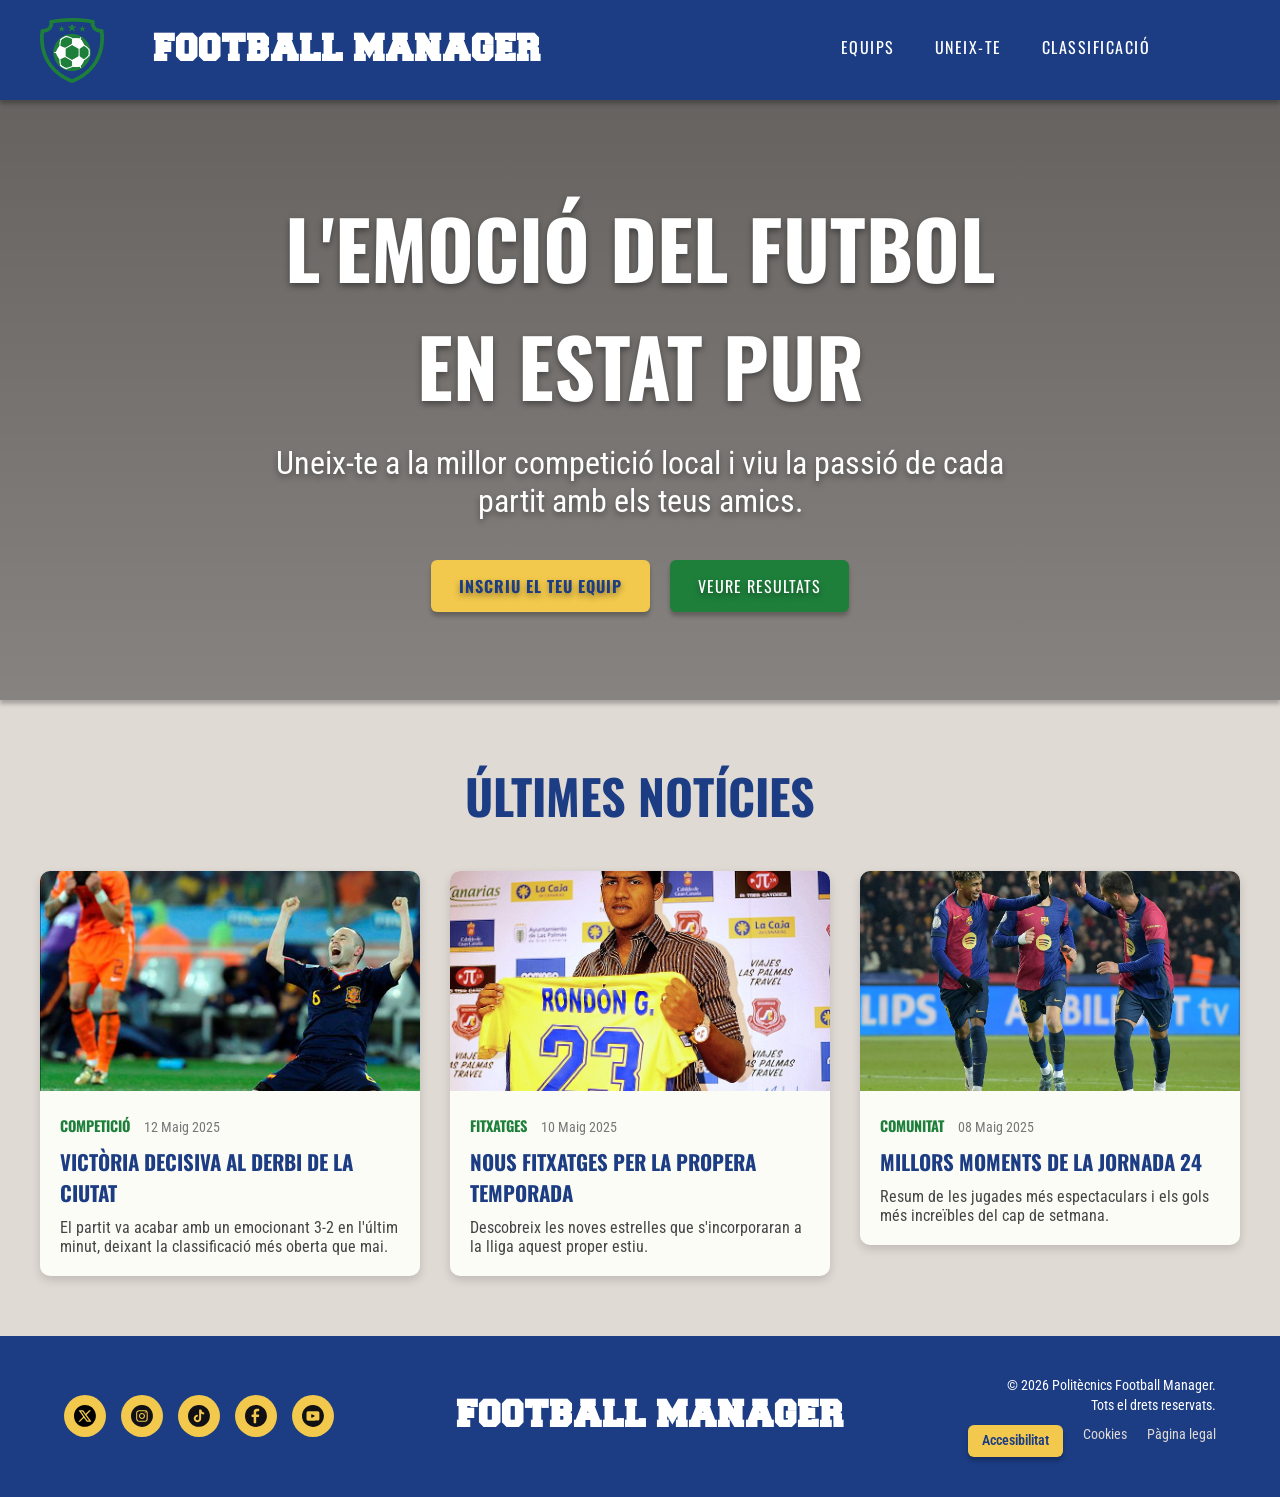
==== index.html @ 0985a562 "Cambis al footer. Seccions Hero i Ultimes noticies." ====
<!DOCTYPE html>
<html lang="en">

<head>
    <meta charset="UTF-8">
    <meta name="viewport" content="width=device-width, initial-scale=1.0">
    <title>Football Manager</title>
    <link rel="icon" href="img/logos/isotipo_football_manager.png" type="image/png">
    <link rel="stylesheet" href="/styles/main.css">
    <link rel="stylesheet" href="/styles/index.css">
</head>

<body>
    <header>
        <div class="header-left">
            <img src="/img/logos/isotipo_football_manager.png" alt="Logo">
            <a href="index.html">
                <h1>FOOTBALL MANAGER</h1>
            </a>
        </div>
        <nav>
            <a href="equips.html">EQUIPS</a>
            <a href="formulari.html">UNEIX-TE</a>
            <a href="classificacio.html">CLASSIFICACIÓ</a>
        </nav>
    </header>
    <section class="hero">
        <div class="hero-content">
            <h1>L'EMOCIÓ DEL FUTBOL EN ESTAT PUR</h1>
            <P>Uneix-te a la millor competició local i viu la passió de cada partit amb els teus amics.</P>

            <div class="botons-hero">
                <a href="formulari.html" class="boto-form">INSCRIU EL TEU EQUIP</a>
                <a href="classificacio.html" class="boto-class">VEURE RESULTATS</a>
            </div>
        </div>
    </section>
    <section class="noticies">
        <h2>ÚLTIMES NOTÍCIES</h2>
        <div class="grup-noticies">

            <a href="noticia1.html" class="link-noticia">
                <article class="noticia">
                    <img src="img/fotos/noticia1.jpg" alt="Notícia 1">
                    <div class="noticia-info">
                        <span class="categoria">COMPETICIÓ</span>
                        <span class="data">12 Maig 2025</span>
                        <h3>VICTÒRIA DECISIVA AL DERBI DE LA CIUTAT</h3>
                        <p>El partit va acabar amb un emocionant 3-2 en l'últim minut, deixant la classificació més
                            oberta que mai.</p>
                    </div>
                </article>
            </a>

            <a href="noticia2.html" class="link-noticia">
                <article class="noticia">
                    <img src="img/fotos/noticia2.jpg" alt="Notícia 2">
                    <div class="noticia-info">
                        <span class="categoria">FITXATGES</span>
                        <span class="data">10 Maig 2025</span>
                        <h3>NOUS FITXATGES PER LA PROPERA TEMPORADA</h3>
                        <p>Descobreix les noves estrelles que s'incorporaran a la lliga aquest proper estiu.</p>
                    </div>
                </article>
            </a>

            <a href="noticia3.html" class="link-noticia">
                <article class="noticia">
                    <img src="img/fotos/noticia3.jpg" alt="Notícia 3">
                    <div class="noticia-info">
                        <span class="categoria">COMUNITAT</span>
                        <span class="data">08 Maig 2025</span>
                        <h3>MILLORS MOMENTS DE LA JORNADA 24</h3>
                        <p>Resum de les jugades més espectaculars i els gols més increïbles del cap de setmana.</p>
                    </div>
                </article>
            </a>

        </div>
    </section>


    <footer>
        <div class="footer-content">
            <div class="footer-social">
                <a href="https://x.com/?lang=es" class="icon x" target="_blank">
                    <img src="img/recursos/x.svg" alt="Link a X">
                </a>
                <a href="https://www.instagram.com/" class="icon instagram" target="_blank">
                    <img src="img/recursos/insta.svg" alt="Link a Instagram">
                </a>
                <a href="https://www.tiktok.com/es-419/" class="icon tiktok" target="_blank">
                    <img src="img/recursos/tiktok.svg" alt="Link a TikTok">
                </a>
                <a href="https://www.facebook.com/" class="icon facebook" target="_blank">
                    <img src="img/recursos/facebook.svg" alt="Link a Facebook">
                </a>
                <a href="https://www.youtube.com/" class="icon youtube" target="_blank">
                    <img src="img/recursos/youtube.svg" alt="Link a YouTube">
                </a>
            </div>
            <div class="footer-title">
                <h2>Football Manager</h2>
            </div>
            <div class="footer-legal">
                <p>© 2026 Politècnics Football Manager.<br>Tots el drets reservats.</p>
                <div class="footer-links">
                    <a href="data/informe_accesibilitat.pdf" download class="download"
                        title="Descarregar l'Informe d'Accesibilitat en PDF">Accesibilitat</a>
                    <a href="cookies.html">Cookies</a>
                    <a href="pag_legal.html">Pàgina legal</a>
                </div>
            </div>

    </footer>
</body>

</html>
---- styles/main.css ----
/*Fonts*/
@font-face {
    font-family: 'Freshman';
    src: url('/fonts/Freshman.ttf') format('truetype');
}

@font-face {
    font-family: 'Oswald';
    src: url('/fonts/Oswald-VariableFont_wght.ttf') format('truetype');
    font-weight: 100 900;  
}

@font-face {
    font-family: 'Roboto Condensed';
    src: url('/fonts/RobotoCondensed-VariableFont_wght.ttf') format('truetype');
    font-weight: 100 900;
}

* {
    margin: 0;
    padding: 0;
    box-sizing: border-box;
}

body {
    display: flex;
    width: 100%;
    flex-direction: column;
    background: #e0dad5;
}

/*Header*/
header {
    display: flex;
    width: 100%;
    height: 100px;
    align-items: center;
    justify-content: space-between;
    padding: 0 40px;
    background: #1C3D84;
    box-shadow: 0 4px 4px 0 rgba(0, 0, 0, 0.25);
    padding-right: 130px;
    position: sticky;
    top: 0;
    z-index: 100;
    transition: transform 0.3s ease, opacity 0.3s ease;
}

header.amagat {
    transform: translateY(-100%);
    opacity: 0;
}

.header-left {
    display: flex;
    align-items: center;
    gap: 50px;
}

header img {
    height: 65px;
}

header h1 {
    color: white;
    font-size: 2rem;
    font-family: "Freshman", sans-serif;
    letter-spacing: 1px;
}

header a {
    text-decoration: none;
}

header nav {
    display: flex;
    gap: 40px;
}

header nav a {
    color: white;
    font-size: 1rem;
    font-weight: 400; 
    letter-spacing: 1.5px;
    font-family: "Oswald", sans-serif;
    margin-bottom: 4px;
    border-bottom: 2px solid transparent;
    transition: border-bottom-color 0.6s ease, color 0.6s ease;
}

header nav a:hover {
    color: #F2C94C;
    border-bottom-color: #F2C94C;
}

/*Footer*/

footer {
    display: flex;
    width: 100%;
    background: #1C3D84;
    padding: 40px 0;
    color:#e0dad5;
    box-shadow: 0 4px 4px 0 rgba(0, 0, 0, 0.25);
}

.footer-content {
    width:90%;
    margin: 0 auto;
    display: flex;
    justify-content: space-between;
    align-items: center;
}

.footer-social {
    display: flex;
    gap: 15px;
}

.footer-social .icon {
    width: 42px;
    height: 42px;
    display: flex;
    justify-content: center;
    align-items: center;
    background: #F2C94C;
    border-radius: 50%;
    transition: 0.3s ease;
}

.footer-social .icon img {
    width: 22px;
    height: 22px;
}

.footer-social .icon:hover {
    background-color: rgba(255, 255, 255, 0.35);
}

.footer-title h2 {
    font-family: "Freshman", sans-serif;
    font-size: 32px;
    text-transform: uppercase;
    letter-spacing: 1px;
    color: white;
}

.footer-legal {
    text-align: right;
    font-size: 14px;
    line-height: 1.4;
    font-family: "Roboto Condensed", sans-serif;
    color: white;
}

.footer-links {
    margin-top: 10px;
    display: flex;
    gap: 20px;
    justify-content: flex-end;
}

.footer-links a {
    color: #e0dad5;
    text-decoration: none;
    font-size: 14px;
    font-family: "Roboto Condensed", sans-serif;
    transition: 0.30s ease;
}

.footer-links a:hover {
    color: #F2C94C;
}

.footer-links .download {
    background-color: #F2C94C;
    padding: 6px 14px;
    border-radius: 6px;
    font-weight: 600;
    color: #1C3D84;
    box-shadow: 0 4px 4px 0 rgba(0, 0, 0, 0.25);
}

.footer-links .download:hover {
    background-color: #1E7F3B;
}
---- styles/index.css ----
@font-face {
    font-family: 'Freshman';
    src: url('/fonts/Freshman.ttf') format('truetype');
}

@font-face {
    font-family: 'Oswald';
    src: url('/fonts/Oswald-VariableFont_wght.ttf') format('truetype');
    font-weight: 100 900;  
}

@font-face {
    font-family: 'Roboto Condensed';
    src: url('/fonts/RobotoCondensed-VariableFont_wght.ttf') format('truetype');
    font-weight: 100 900;
}

/* - Hero Section -*/

.hero {
    position: relative;
    width: 100%;
    height: 600px;
    background-image: url(/img/fotos/estadi_gent.jpg);
    background-size: cover;
    background-position: center;
    display: flex;
    align-items: center;
    justify-content: center;
    padding: 40px;
    overflow: hidden;
    box-shadow: 0 4px 4px 0 rgba(0, 0, 0, 0.25);
}

.hero::before {
    content: "";
    position: absolute;
    inset: 0;
    background: linear-gradient(rgba(0, 0, 0, 0.55),
        rgba(0, 0, 0, 0.40));
    z-index: 1;
}

.hero-content {
    text-align: center;
    max-width: 800px;
    color: white;
    text-shadow: 0 3px 6px rgba(0,0,0,0.4);
    position: relative;
    z-index: 2;
}

.hero-content h1{
    font-family: Oswald;
    font-size: 5rem;
    margin-bottom: 20px;
}

.hero-content p {
    font-family: Roboto Condensed;
    font-size: 2rem;
    margin-bottom: 40px;
}

.botons-hero{
    display: flex;
    gap: 20px;
    justify-content: center;
}

.boto-form, .boto-class {
    padding: 14px 28px;
    font-family: Oswald;
    font-size: 1rem;
    letter-spacing: 1px;
    text-decoration: none;
    border-radius: 6px;
    transition: 0.2s ease-out;
}

.boto-form{
    background: #F2C94C;
    color: #1C3D84;
    font-weight: 700;
    box-shadow: 0 4px 4px 0 rgba(0, 0, 0, 0.25);
}

.boto-form:hover{
    background: #FFE27A;

}

.boto-class {
    background: #1e7f3b;
    color: white;
    box-shadow: 0 4px 4px 0 rgba(0, 0, 0, 0.25);
}

.boto-class:hover {
    background: #2FAE55;
}

/* - Últimes Notícies -*/

.noticies {
    padding: 60px 40px;
    text-align: center;
}

.noticies h2 {
    font-family: Oswald;
    font-size: 3rem;
    margin-bottom: 40px;
    color: #1C3D84;
}

.grup-noticies {
    display: grid;
    grid-template-columns: repeat(3, 1fr);
    gap: 30px;
}

.noticia {
    background: #fcfcf7;
    border-radius: 10px;
    overflow: hidden;
    box-shadow: 0 4px 10px rgba(0,0,0,0.15);
    transition: transform 0.2s ease-out, box-shadow 0.2s ease-out;
    cursor: pointer;
}

.noticia:hover {
    transform: translateY(-6px);
    box-shadow: 0 6px 14px rgba(0,0,0,0.25);
}

.noticia img {
    width: 100%;
    height: 220px;
    object-fit: cover;
}

.noticia-info {
    padding: 20px;
    text-align: left;
}

.categoria {
    font-family: Oswald;
    font-size: 0.9rem;
    color: #1E7F3B;
    font-weight: 700;
}

.data {
    font-family: Roboto Condensed;
    font-size: 0.9rem;
    color: #777;
    margin-left: 10px;
}

.noticia-info h3 {
    font-family: Oswald;
    font-size: 1.3rem;
    margin: 10px 0;
    color: #1C3D84;
}

.noticia-info p {
    font-family: Roboto Condensed;
    font-size: 1rem;
    color: #444;
}

.link-noticia {
    text-decoration: none;
    color: inherit;
    display: block;
}
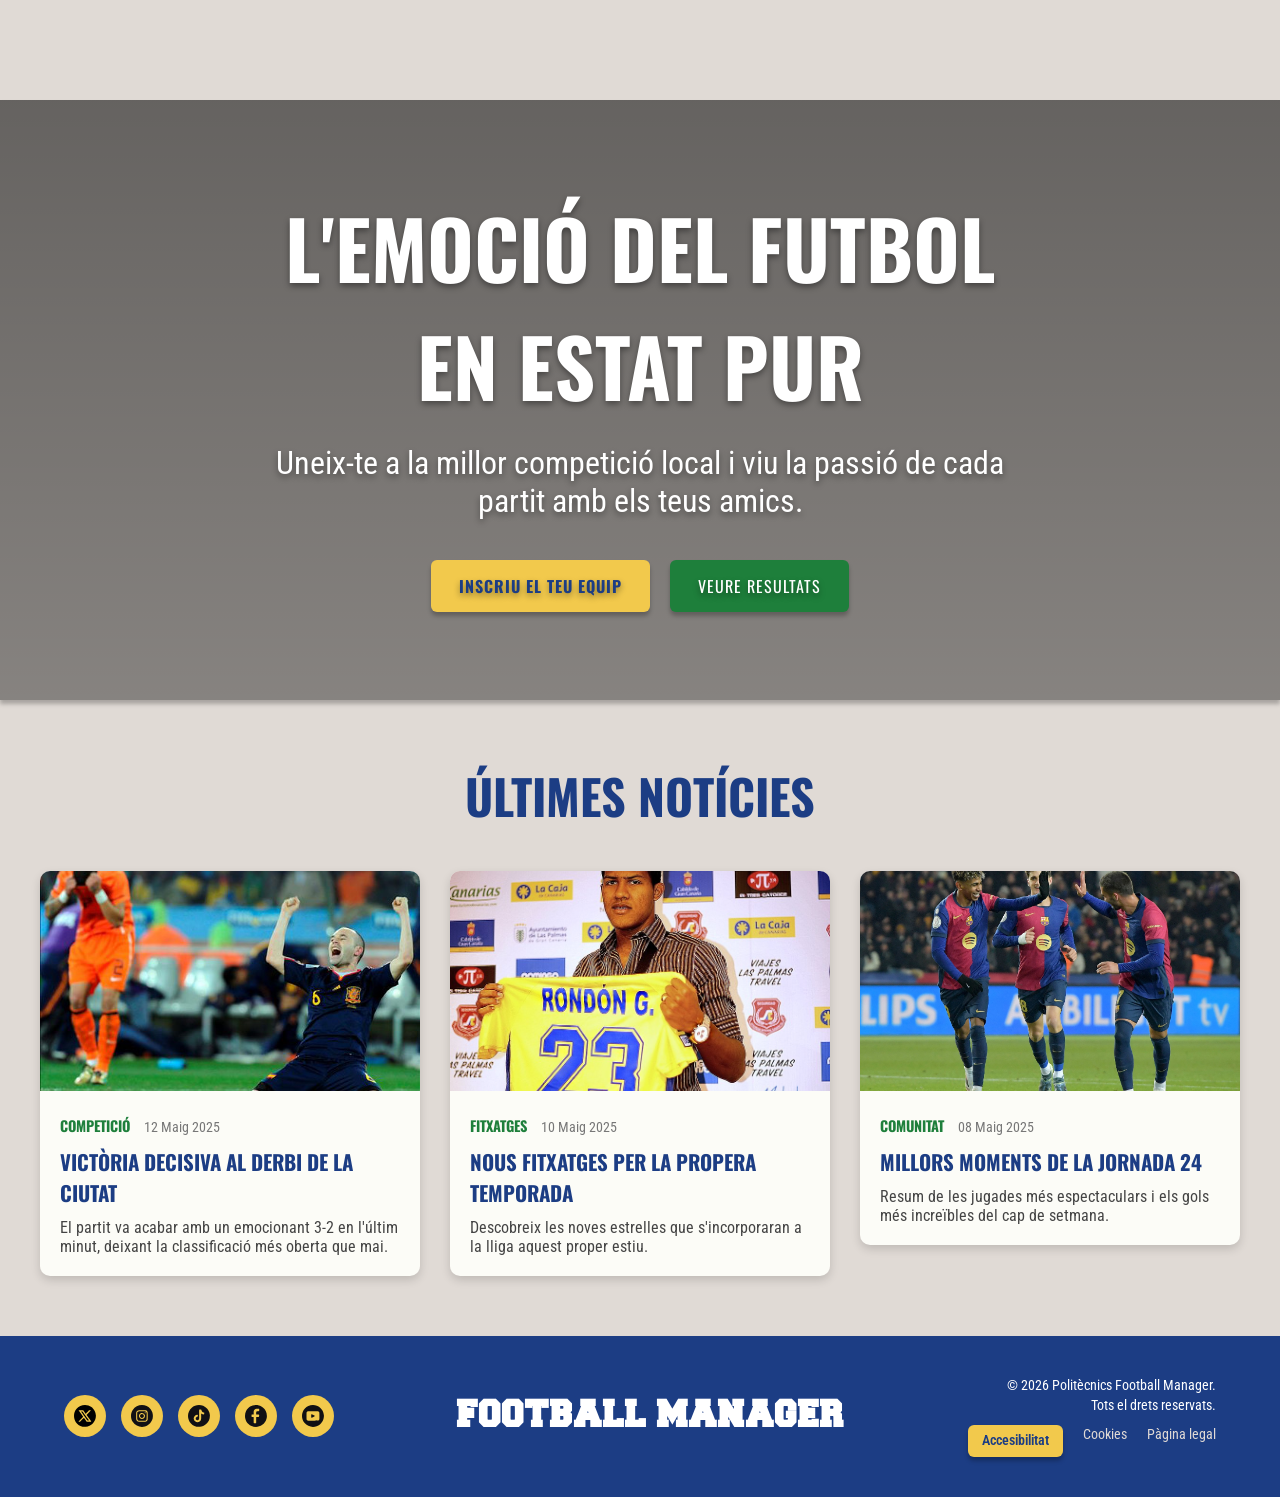
==== commit 366c30fd: "Merge branch 'main' into abi" ====
--- a/index.html
+++ b/index.html
@@ -13,7 +13,9 @@
 <body>
     <header>
         <div class="header-left">
-            <img src="/img/logos/isotipo_football_manager.png" alt="Logo">
+            <a href="index.html">
+                <img src="/img/logos/isotipo_football_manager.png" alt="Logo">
+            </a>
             <a href="index.html">
                 <h1>FOOTBALL MANAGER</h1>
             </a>
@@ -111,8 +113,8 @@
                     <a href="pag_legal.html">Pàgina legal</a>
                 </div>
             </div>
-
     </footer>
+    <script src="script.js"></script>
 </body>
 
 </html>
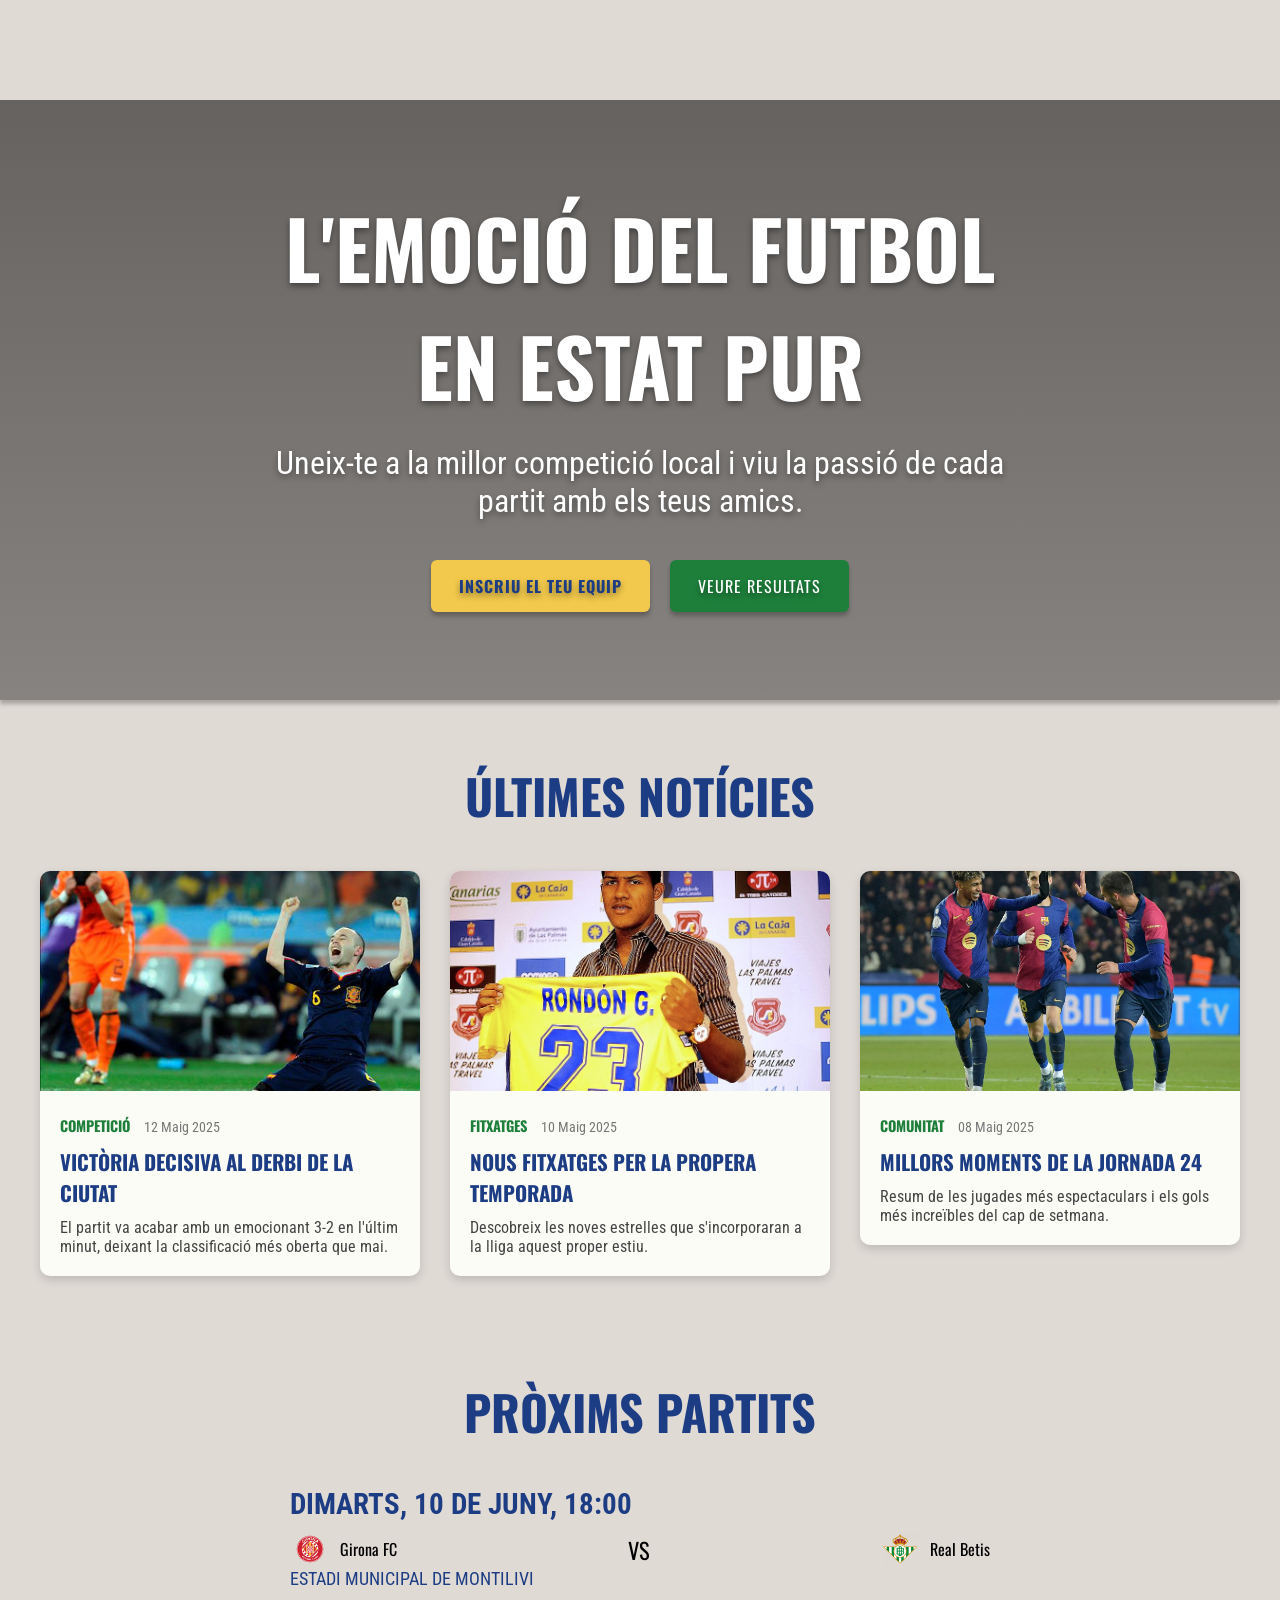
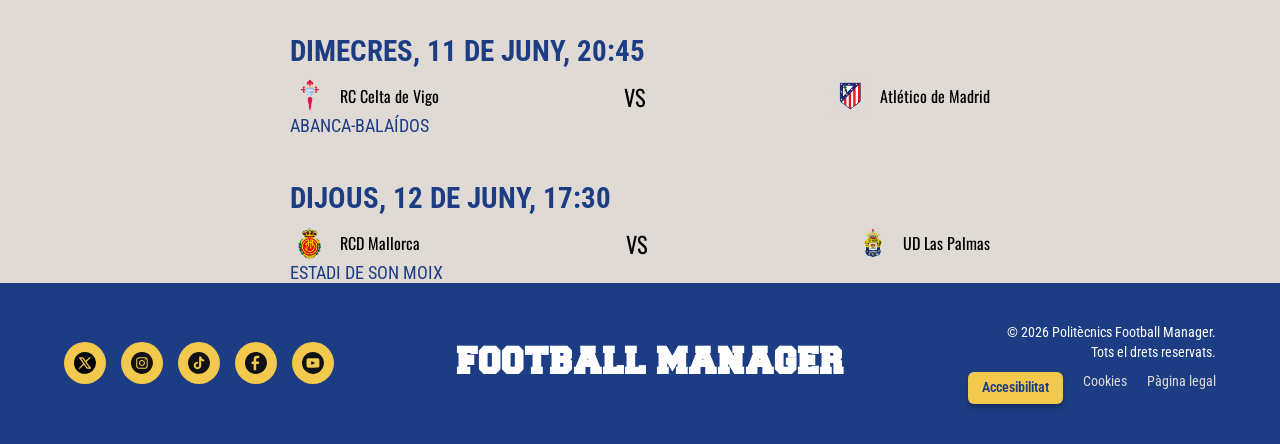
==== commit db9337e7: "Afegit Jspt de proxims partits al index" ====
--- a/index.html
+++ b/index.html
@@ -26,6 +26,8 @@
             <a href="classificacio.html">CLASSIFICACIÓ</a>
         </nav>
     </header>
+
+    <!-- HERO SECTION -->
     <section class="hero">
         <div class="hero-content">
             <h1>L'EMOCIÓ DEL FUTBOL EN ESTAT PUR</h1>
@@ -37,11 +39,12 @@
             </div>
         </div>
     </section>
+    <!-- ULTIMES NOTICIES -->
     <section class="noticies">
         <h2>ÚLTIMES NOTÍCIES</h2>
         <div class="grup-noticies">
 
-            <a href="noticia1.html" class="link-noticia">
+            <a href="noticia1.html" class="link-noticia" target="_blank">
                 <article class="noticia">
                     <img src="img/fotos/noticia1.jpg" alt="Notícia 1">
                     <div class="noticia-info">
@@ -54,7 +57,7 @@
                 </article>
             </a>
 
-            <a href="noticia2.html" class="link-noticia">
+            <a href="noticia2.html" class="link-noticia" target="_blank">
                 <article class="noticia">
                     <img src="img/fotos/noticia2.jpg" alt="Notícia 2">
                     <div class="noticia-info">
@@ -66,7 +69,7 @@
                 </article>
             </a>
 
-            <a href="noticia3.html" class="link-noticia">
+            <a href="noticia3.html" class="link-noticia" target="_blank">
                 <article class="noticia">
                     <img src="img/fotos/noticia3.jpg" alt="Notícia 3">
                     <div class="noticia-info">
@@ -78,6 +81,13 @@
                 </article>
             </a>
 
+        </div>
+    </section>
+
+    <!-- PROXIMS PARTITS -->
+    <section class="proxims-partits">
+        <h2>PRÒXIMS PARTITS</h2>
+        <div class="llista-partits" id="llista-partits">            
         </div>
     </section>
 
@@ -115,6 +125,7 @@
             </div>
     </footer>
     <script src="script.js"></script>
+    <script src="/scripts/proxims_partits.js"></script>
 </body>
 
 </html>
--- a/styles/index.css
+++ b/styles/index.css
@@ -15,7 +15,7 @@
     font-weight: 100 900;
 }
 
-/* - Hero Section -*/
+/* - HERO SECTION -*/
 
 .hero {
     position: relative;
@@ -100,7 +100,7 @@
     background: #2FAE55;
 }
 
-/* - Últimes Notícies -*/
+/* - ÚLTIMES NOTÍCIES - */
 
 .noticies {
     padding: 60px 40px;
@@ -176,4 +176,77 @@
     text-decoration: none;
     color: inherit;
     display: block;
+}
+
+/* - PRÒXIMS PARTITS - */
+
+.partits{
+    padding: 60px 40px;
+    text-align: center;
+}
+
+.proxims-partits h2 {
+    font-family: Oswald;
+    font-size: 3rem;
+    margin-bottom: 40px;
+    margin-top: 40px;
+    color: #1C3D84;
+    text-align: center;
+}
+
+.partits h2{
+    font-family: Oswald;
+    font-size: 4rem;
+    color: #1C3D84;
+    margin-bottom: 50px;
+}
+
+.llista-partits{
+    display: flex;
+    flex-direction: column;
+    gap:45px;
+    max-width: 700px;
+    margin: 0 auto;
+}
+
+.partit{
+    text-align: left;
+}
+
+.data-hora{
+    font-family: Roboto Condensed;
+    font-size: 1.8rem;
+    color: #1C3D84;
+    font-weight: 700;
+    margin-bottom: 8px;
+}
+
+.equips {
+    font-family: Oswald;
+    display: flex;
+    align-items: center;
+    justify-content:space-between;
+    gap: 15px;
+}
+
+.camp {
+    font-family: Roboto Condensed;
+    font-size: 1.1rem;
+    color: #1C3D84;
+}
+
+.equip {
+    display: flex;
+    align-items: center;
+    gap: 10px;
+}
+
+.equip img {
+    width: 40px;
+    height: 40px;
+}
+
+.vs {
+    margin: 0 10px;
+    font-size: 1.4rem;
 }
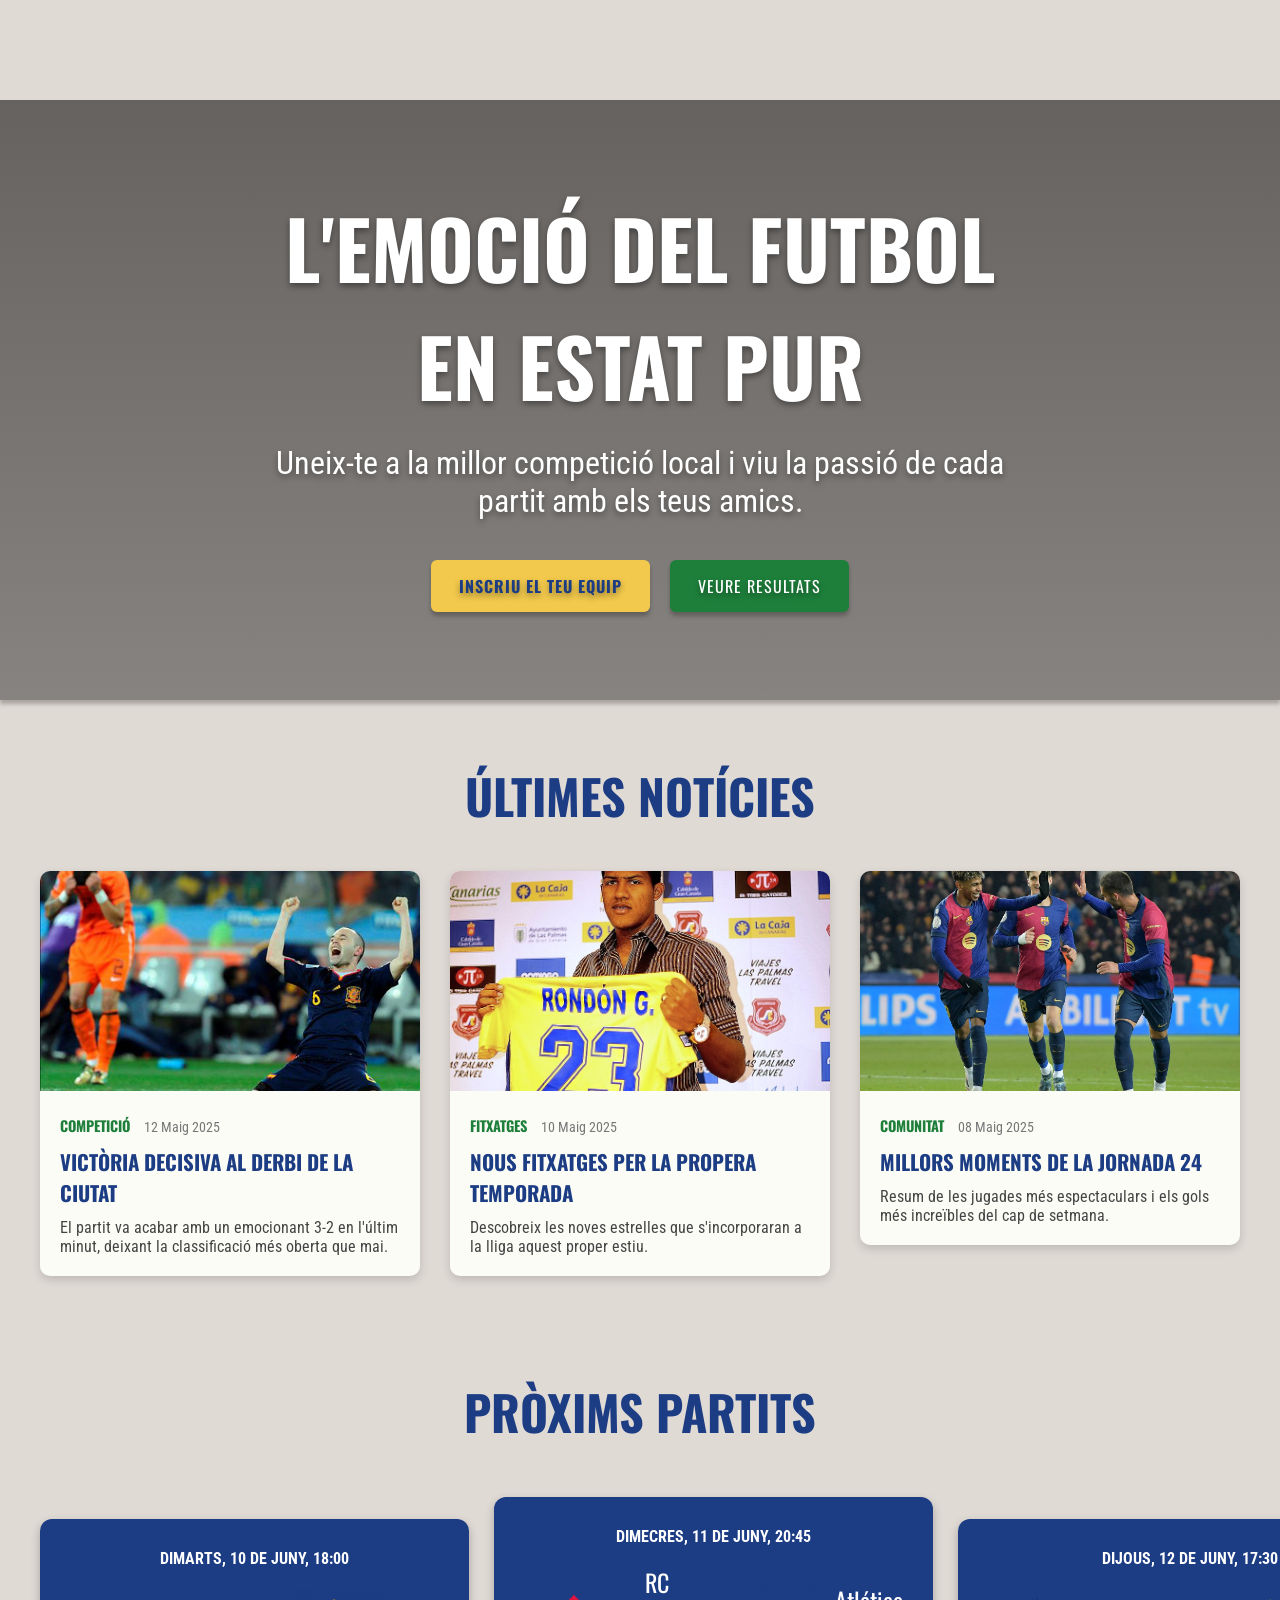
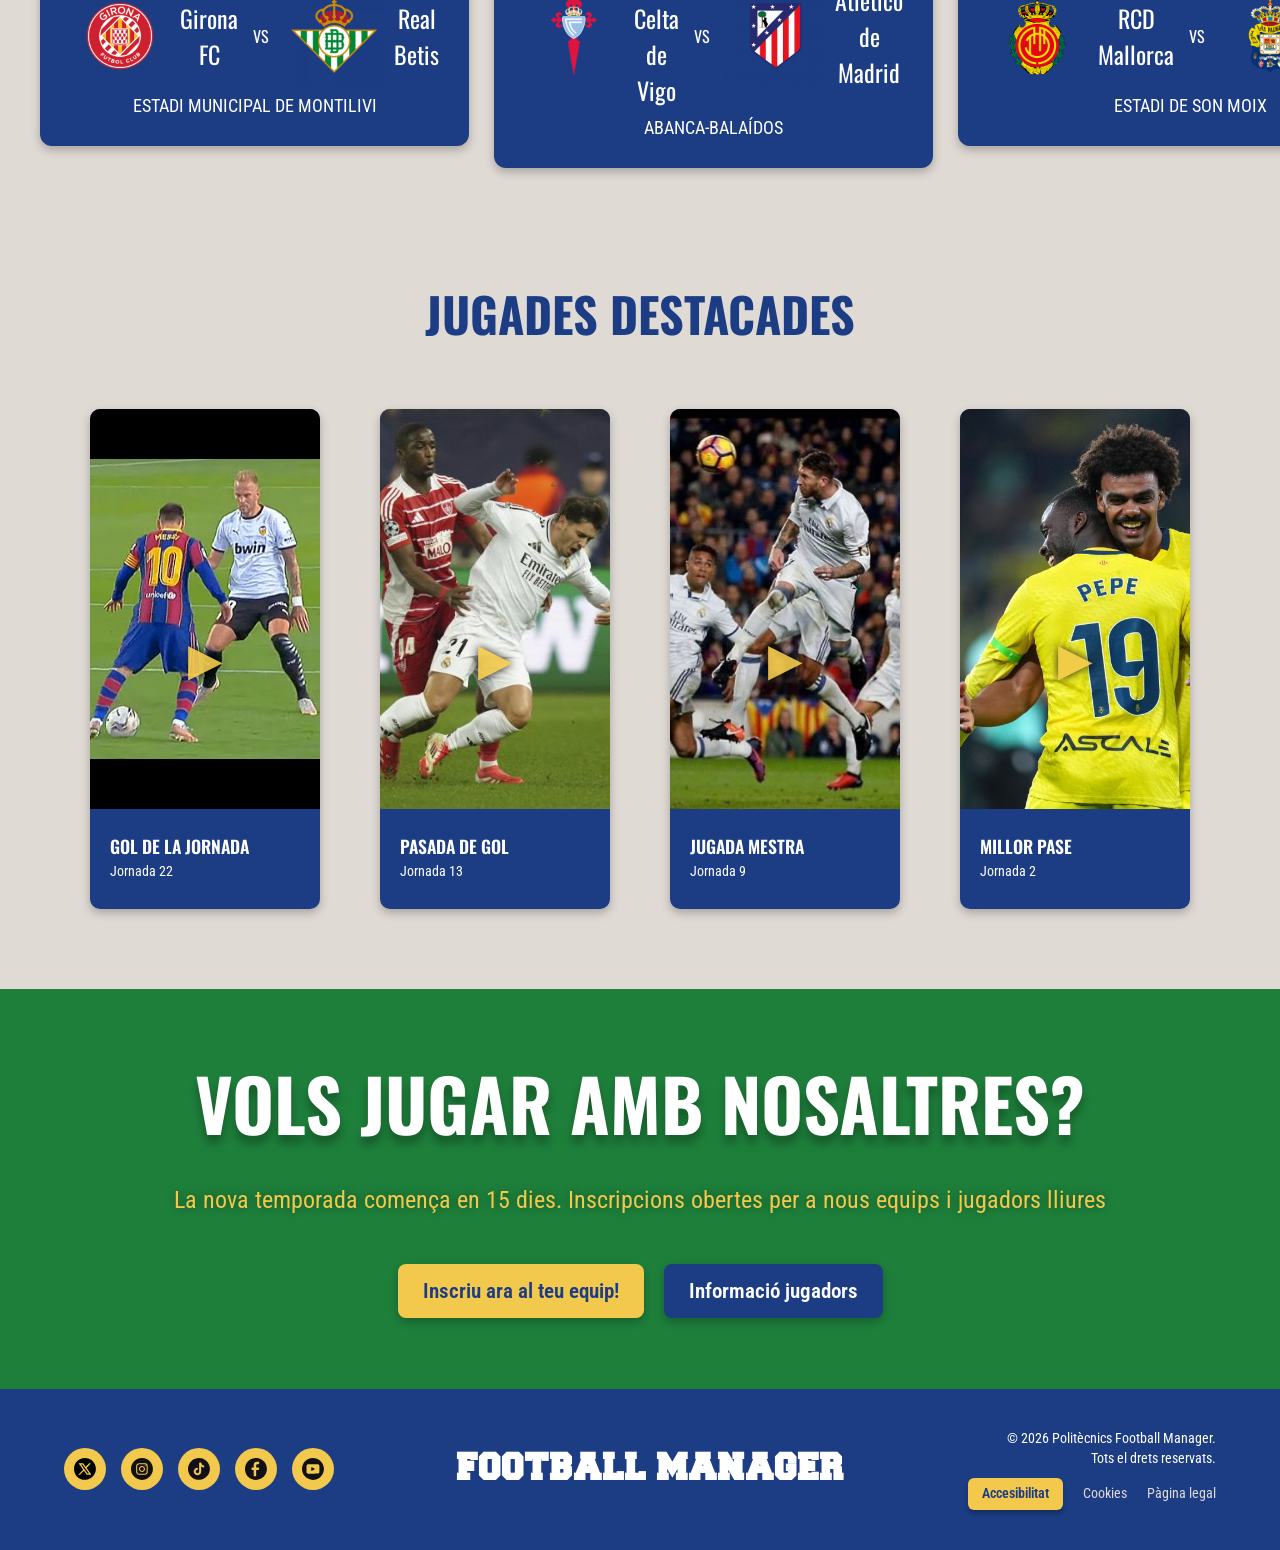
==== commit 33edf83a: "Equips" ====
--- a/index.html
+++ b/index.html
@@ -1,5 +1,5 @@
 <!DOCTYPE html>
-<html lang="en">
+<html lang="ca">
 
 <head>
     <meta charset="UTF-8">
@@ -87,7 +87,65 @@
     <!-- PROXIMS PARTITS -->
     <section class="proxims-partits">
         <h2>PRÒXIMS PARTITS</h2>
-        <div class="llista-partits" id="llista-partits">            
+        <div class="llista-partits" id="llista-partits">
+        </div>
+    </section>
+
+    <!-- JUGADES DESTACADES -->
+    <section class="jugades-destacades">
+        <h2>JUGADES DESTACADES</h2>
+
+        <div class="caixa-videos">
+
+            <div class="video">
+                <a href="videos/video_1.mp4" target="_blank">
+                    <img src="/img/fotos/jugada_1.jpg" class="jugada-img">
+                    <div class="boto-play">▶</div>
+                    <h3>GOL DE LA JORNADA</h3>
+                    <p>Jornada 22</p>
+                </a>
+            </div>
+
+            <div class="video">
+                <a href="videos/video_2.mp4" target="_blank">
+                    <img src="/img/fotos/jugada_2.jpeg" class="jugada-img">
+                    <div class="boto-play">▶</div>
+                    <h3>PASADA DE GOL</h3>
+                    <p>Jornada 13</p>
+                </a>
+            </div>
+
+            <div class="video">
+                <a href="videos/video_3.mp4" target="_blank">
+                    <img src="/img/fotos/jugada_3.jpg" class="jugada-img">
+                    <div class="boto-play">▶</div>
+                    <h3>JUGADA MESTRA</h3>
+                    <p>Jornada 9</p>
+                </a>
+            </div>
+
+            <div class="video">
+                <a href="videos/video_4.mp4" target="_blank">
+                    <img src="/img/fotos/jugada_4.jpeg" class="jugada-img">
+                    <div class="boto-play">▶</div>
+                    <h3>MILLOR PASE</h3>
+                    <p>Jornada 2</p>
+                </a>
+            </div>
+
+        </div>
+    </section>
+
+    <!-- VOLS JUGAR AMB NOSALTRES? -->
+    <section class="vols-jugar">
+        <div class="vols-jugar-content">
+            <h2>VOLS JUGAR AMB NOSALTRES?</h2>
+            <p>La nova temporada comença en 15 dies. Inscripcions obertes per a nous equips i jugadors lliures</p>
+
+            <div class="botons-inscripcio">
+                <a href="formulari.html" class="boto equip">Inscriu ara al teu equip!</a>
+                <a href="equips.html" class="boto info-jug">Informació jugadors</a>
+            </div>
         </div>
     </section>
 
@@ -112,7 +170,9 @@
                 </a>
             </div>
             <div class="footer-title">
-                <h2>Football Manager</h2>
+                <a href="index.html">
+                    <h2>Football Manager</h2>
+                </a>
             </div>
             <div class="footer-legal">
                 <p>© 2026 Politècnics Football Manager.<br>Tots el drets reservats.</p>
@@ -126,6 +186,7 @@
     </footer>
     <script src="script.js"></script>
     <script src="/scripts/proxims_partits.js"></script>
+
 </body>
 
 </html>
--- a/styles/main.css
+++ b/styles/main.css
@@ -134,7 +134,7 @@
 }
 
 .footer-social .icon:hover {
-    background-color: rgba(255, 255, 255, 0.35);
+    background-color: #1E7F3B;
 }
 
 .footer-title h2 {
@@ -143,6 +143,11 @@
     text-transform: uppercase;
     letter-spacing: 1px;
     color: white;
+}
+
+.footer-title a {
+    text-decoration: none;
+    color: inherit;
 }
 
 .footer-legal {
@@ -158,6 +163,8 @@
     display: flex;
     gap: 20px;
     justify-content: flex-end;
+    display: flex;
+    align-items: baseline;
 }
 
 .footer-links a {
--- a/styles/index.css
+++ b/styles/index.css
@@ -180,73 +180,248 @@
 
 /* - PRÒXIMS PARTITS - */
 
-.partits{
-    padding: 60px 40px;
-    text-align: center;
+.partit {
+    background: #1c3d84;
+    padding: 30px 30px;
+    border-radius: 12px;
+    box-shadow: 0 4px 10px rgba(0,0,0,0.25);
+    text-align: center;
+    display: flex;
+    flex-direction: column;
+    gap: 10px;
 }
 
 .proxims-partits h2 {
     font-family: Oswald;
     font-size: 3rem;
+    margin-top: 40px;
+    margin-bottom: 20px;
+    color: #1C3D84;
+    text-align: center;
+}
+
+.partits h2{
+    font-family: Oswald;
+    font-size: 4rem;
+    color: white;
+    margin-bottom: 50px;
+}
+
+.llista-partits{
+    display: grid;
+    grid-template-columns: repeat(3, 1fr);
+    gap: 25px;
+    max-width: 100%;
+    align-items: center;
+    padding: 30px 40px;
     margin-bottom: 40px;
-    margin-top: 40px;
-    color: #1C3D84;
-    text-align: center;
-}
-
-.partits h2{
-    font-family: Oswald;
-    font-size: 4rem;
-    color: #1C3D84;
-    margin-bottom: 50px;
-}
-
-.llista-partits{
-    display: flex;
-    flex-direction: column;
-    gap:45px;
-    max-width: 700px;
-    margin: 0 auto;
 }
 
 .partit{
-    text-align: left;
+    text-align: center;
 }
 
 .data-hora{
     font-family: Roboto Condensed;
-    font-size: 1.8rem;
-    color: #1C3D84;
+    font-size: 1rem;
+    color: white;
     font-weight: 700;
     margin-bottom: 8px;
+    text-align: center;
 }
 
 .equips {
     font-family: Oswald;
+    font-size: 1.5rem;
     display: flex;
     align-items: center;
     justify-content:space-between;
-    gap: 15px;
+    gap: 5px;
+    color: white;
 }
 
 .camp {
     font-family: Roboto Condensed;
     font-size: 1.1rem;
-    color: #1C3D84;
+    color: white;
 }
 
 .equip {
     display: flex;
     align-items: center;
     gap: 10px;
+    justify-content: center;
 }
 
 .equip img {
-    width: 40px;
-    height: 40px;
+    width: 100px;
+    height: 100px;
 }
 
 .vs {
     margin: 0 10px;
-    font-size: 1.4rem;
+    font-size: 1rem;
+    color: white;
+}
+
+/* - JUGADES DESTACADES - */
+
+.jugades-destacades {
+    padding: 40px 20px;
+    text-align: center;
+}
+
+.jugades-destacades h2 {
+    font-family: Oswald;
+    font-size: 3rem;
+    margin-bottom: 60px;
+    color: #1C3D84;
+    text-align: center;
+}
+
+.caixa-videos {
+    display: grid;
+    grid-template-columns: repeat(4, 1fr);
+    gap: 60px;
+    max-width: 1100px;
+    margin: 0 auto;
+    margin-top: 50px;
+    margin-bottom: 40px;
+}
+
+.video {
+    background: #1C3D84;
+    border-radius: 10px;
+    overflow: hidden;
+    cursor: pointer;
+    position: relative;
+    transition: transform .2s ease;
+    box-shadow: 0 4px 10px rgba(0,0,0,0.25);
+    height: 500px;
+}
+
+.video:hover {
+    transform: scale(1.10);
+}
+
+.jugada-img {
+    width: 100%;
+    height: 400px;
+    object-fit: cover;
+    background: #000;
+}
+
+.boto-play {
+    position: absolute;
+    top: 50%;
+    left: 50%;
+    transform: translate(-50%, -50%);
+    font-size: 2.8rem;
+    color: #F2C94C;
+    opacity: 0.9;
+    text-shadow: 0 0 10px rgba(0,0,0,5);
+}
+
+.video h3 {
+    font-family: Oswald;
+    margin: 12px 0 4px;
+    font-size: 1.1rem;
+    color: #fff;
+    font-weight: 600;
+    text-align: left;
+    margin-left: 20px;
+    margin-top: 20px;
+    text-decoration: none;
+    
+}
+
+.video p {
+    font-family: Roboto Condensed;
+    margin-bottom: 12px;
+    color: white;
+    font-size: 0.9rem;
+    text-align: left;
+    margin-left: 20px;
+    text-decoration: none;    
+}
+
+.video a {
+    text-decoration: none;
+}
+
+/* - VOLS JUGAR AMB NOSALTRES? - */
+
+.vols-jugar {
+    background-color: #1E7F3B;
+    width: 100%;
+    height: 400px;
+}
+
+.vols-jugar-content {
+    justify-content: center;
+    padding: 60px 40px;
+    text-align: center;
+}
+
+.vols-jugar-content h2 {
+    font-family: Oswald;
+    font-size: 4.5rem;
+    color:white;
+    text-shadow: 0 8px 10px rgba(0,0,0,0.3);
+    margin-bottom: 30px;
+}
+
+.vols-jugar-content p {
+    font-family: Roboto Condensed;
+    font-size: 1.5rem;
+    color:#F2C94C;
+    margin-bottom: 40px;
+    text-shadow: 0 0px 10px rgba(0, 0, 0, 0.4)
+}
+
+.botons-inscripcio {
+    display: flex;
+    justify-content: center;
+    gap: 20px;
+    flex-wrap: wrap;
+}
+
+.boto {
+    padding: 15px 25px;
+    border-radius: 8px;
+    font-size: 1rem;
+    font-weight: 600;
+    text-decoration: none;
+    color: white;
+    transition: transform .2s ease, opacity .2s ease;
+    box-shadow: 0 4px 10px rgba(0,0,0,0.25);
+    margin-top: 10px;
+}
+
+.boto.equip {
+    font-family: Roboto Condensed;
+    background: #F2C94C;
+    color: #1C3D84;
+    font-size: 1.3rem;    
+}
+
+.boto.info-jug {
+    font-family: Roboto Condensed;
+    background: #1C3D84;
+    font-size: 1.3rem;
+}
+
+.boto:hover {
+    transform: scale(1.05);
+    opacity: 0.9;
+}
+
+.boto.equip:hover {
+    background: #1C3D84;
+    color: white;
+}
+
+.boto.info-jug:hover {
+    background: white;
+    color: #1C3D84;
 }
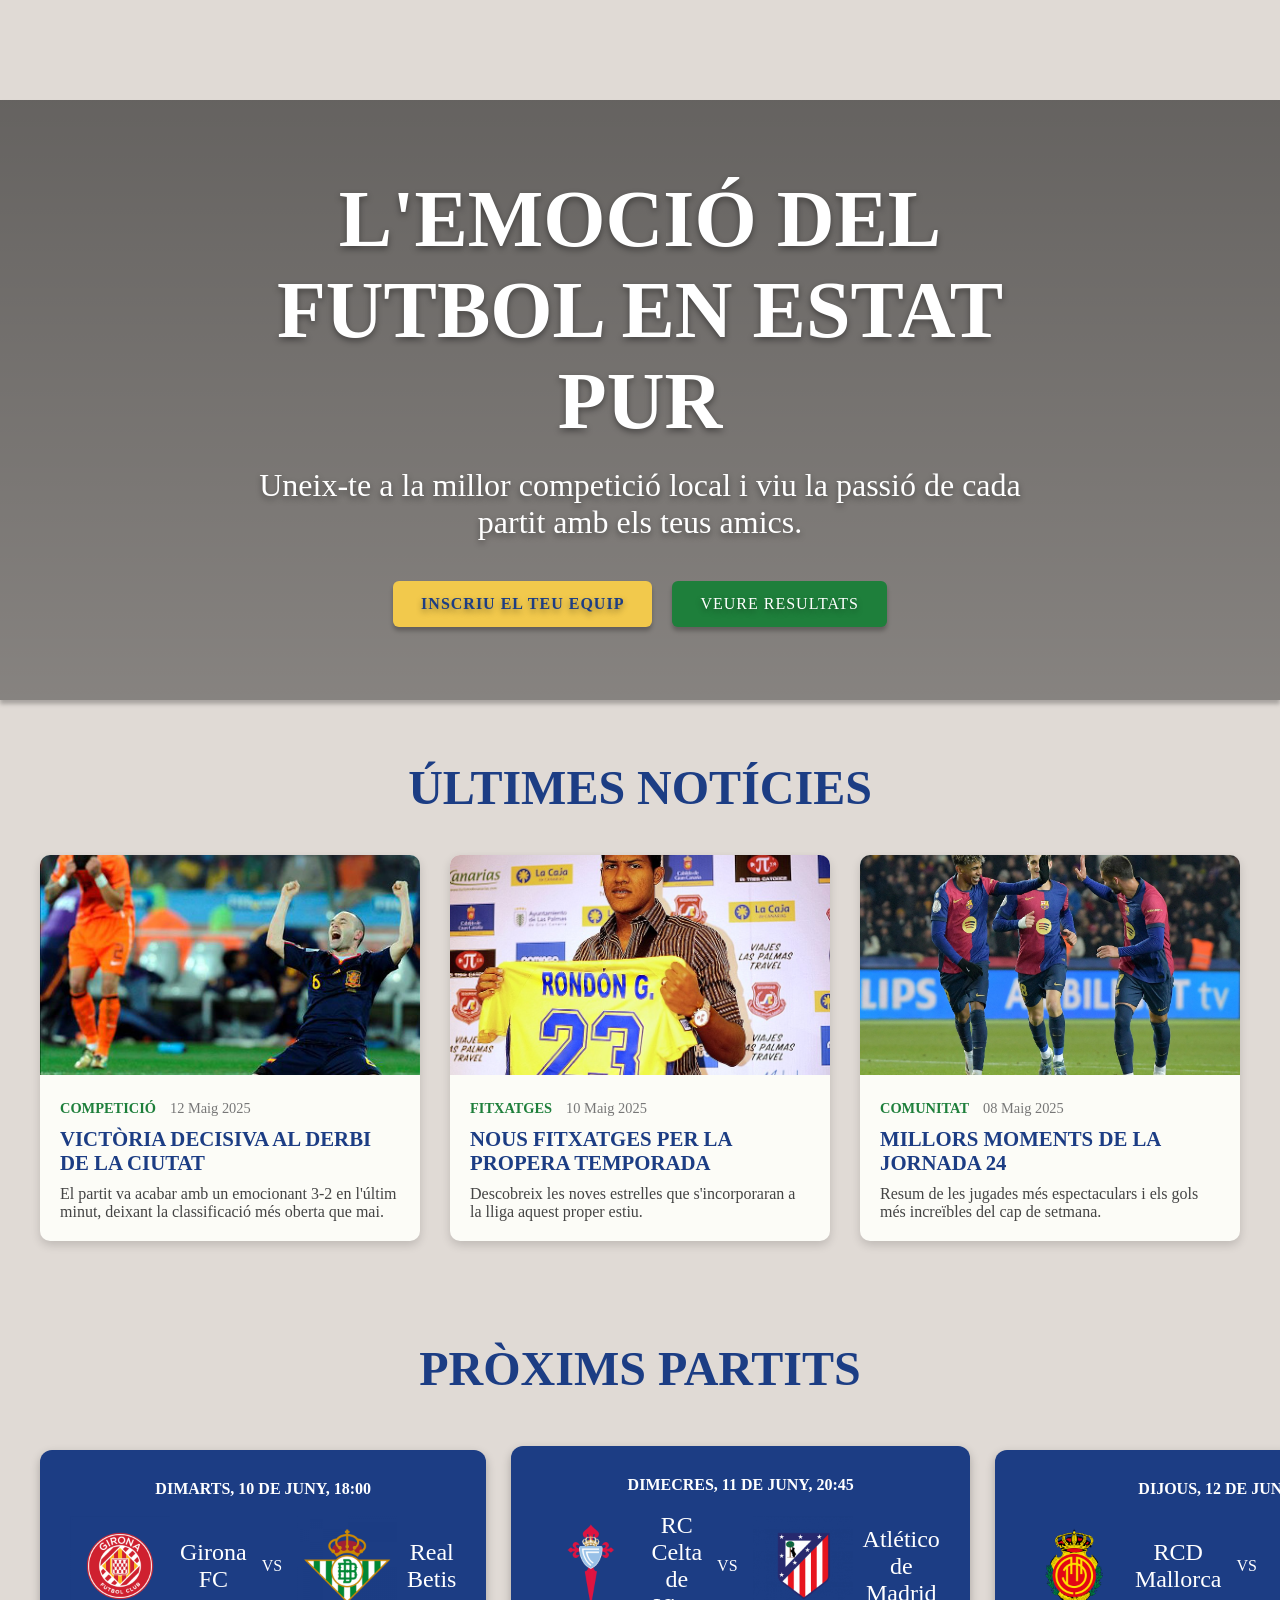
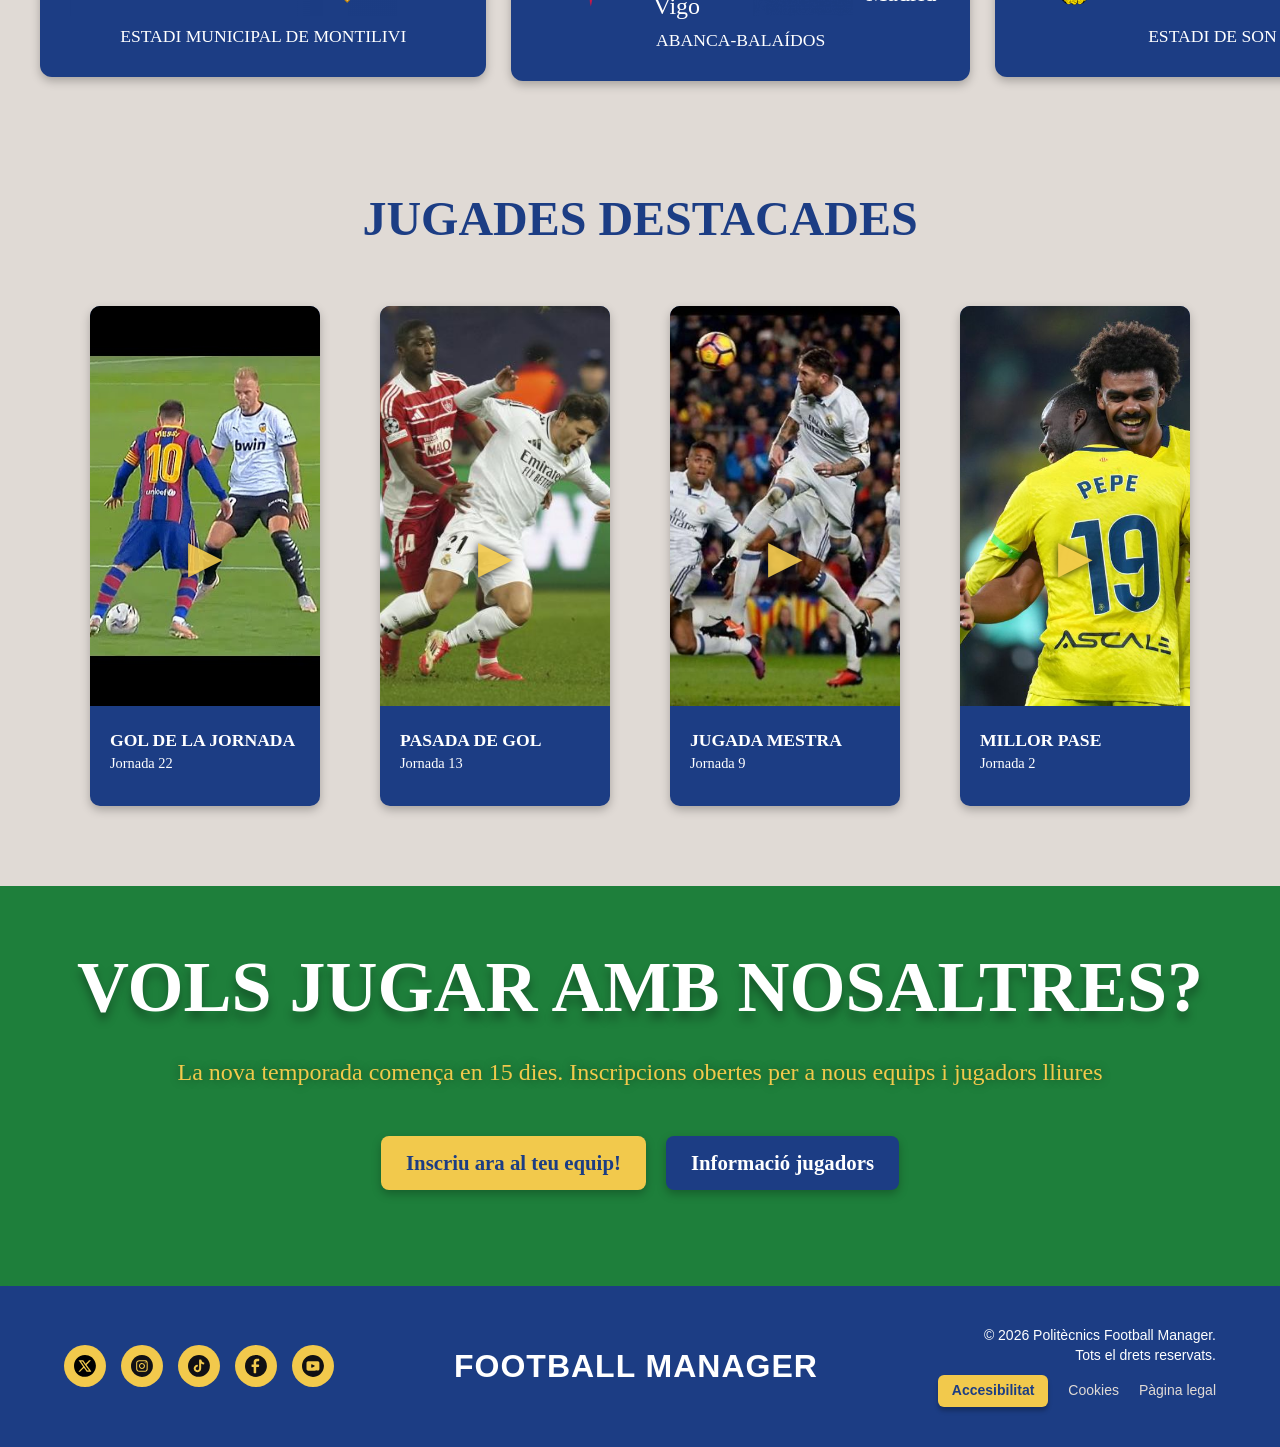
==== commit edcce41b: "Modificar rutes absolutes a relatives" ====
--- a/index.html
+++ b/index.html
@@ -6,15 +6,15 @@
     <meta name="viewport" content="width=device-width, initial-scale=1.0">
     <title>Football Manager</title>
     <link rel="icon" href="img/logos/isotipo_football_manager.png" type="image/png">
-    <link rel="stylesheet" href="/styles/main.css">
-    <link rel="stylesheet" href="/styles/index.css">
+    <link rel="stylesheet" href="styles/main.css">
+    <link rel="stylesheet" href="styles/index.css">
 </head>
 
 <body>
     <header>
         <div class="header-left">
             <a href="index.html">
-                <img src="/img/logos/isotipo_football_manager.png" alt="Logo">
+                <img src="img/logos/isotipo_football_manager.png" alt="Logo Football Manager" class="logo">
             </a>
             <a href="index.html">
                 <h1>FOOTBALL MANAGER</h1>
@@ -99,7 +99,7 @@
 
             <div class="video">
                 <a href="videos/video_1.mp4" target="_blank">
-                    <img src="/img/fotos/jugada_1.jpg" class="jugada-img">
+                    <img src="img/fotos/jugada_1.jpg" class="jugada-img">
                     <div class="boto-play">▶</div>
                     <h3>GOL DE LA JORNADA</h3>
                     <p>Jornada 22</p>
@@ -108,7 +108,7 @@
 
             <div class="video">
                 <a href="videos/video_2.mp4" target="_blank">
-                    <img src="/img/fotos/jugada_2.jpeg" class="jugada-img">
+                    <img src="img/fotos/jugada_2.jpeg" class="jugada-img">
                     <div class="boto-play">▶</div>
                     <h3>PASADA DE GOL</h3>
                     <p>Jornada 13</p>
@@ -117,7 +117,7 @@
 
             <div class="video">
                 <a href="videos/video_3.mp4" target="_blank">
-                    <img src="/img/fotos/jugada_3.jpg" class="jugada-img">
+                    <img src="img/fotos/jugada_3.jpg" class="jugada-img">
                     <div class="boto-play">▶</div>
                     <h3>JUGADA MESTRA</h3>
                     <p>Jornada 9</p>
@@ -126,7 +126,7 @@
 
             <div class="video">
                 <a href="videos/video_4.mp4" target="_blank">
-                    <img src="/img/fotos/jugada_4.jpeg" class="jugada-img">
+                    <img src="img/fotos/jugada_4.jpeg" class="jugada-img">
                     <div class="boto-play">▶</div>
                     <h3>MILLOR PASE</h3>
                     <p>Jornada 2</p>
@@ -177,7 +177,7 @@
             <div class="footer-legal">
                 <p>© 2026 Politècnics Football Manager.<br>Tots el drets reservats.</p>
                 <div class="footer-links">
-                    <a href="data/informe_accesibilitat.pdf" download class="download"
+                    <a href="data/informe_accessibilitat_final.pdf" download class="download"
                         title="Descarregar l'Informe d'Accesibilitat en PDF">Accesibilitat</a>
                     <a href="cookies.html">Cookies</a>
                     <a href="pag_legal.html">Pàgina legal</a>
@@ -185,7 +185,7 @@
             </div>
     </footer>
     <script src="script.js"></script>
-    <script src="/scripts/proxims_partits.js"></script>
+    <script src="scripts/proxims_partits.js"></script>
 
 </body>
 
--- a/styles/main.css
+++ b/styles/main.css
@@ -1,18 +1,18 @@
 /*Fonts*/
 @font-face {
     font-family: 'Freshman';
-    src: url('/fonts/Freshman.ttf') format('truetype');
+    src: url('fonts/Freshman.ttf') format('truetype');
 }
 
 @font-face {
     font-family: 'Oswald';
-    src: url('/fonts/Oswald-VariableFont_wght.ttf') format('truetype');
+    src: url('fonts/Oswald-VariableFont_wght.ttf') format('truetype');
     font-weight: 100 900;  
 }
 
 @font-face {
     font-family: 'Roboto Condensed';
-    src: url('/fonts/RobotoCondensed-VariableFont_wght.ttf') format('truetype');
+    src: url('fonts/RobotoCondensed-VariableFont_wght.ttf') format('truetype');
     font-weight: 100 900;
 }
 
--- a/styles/index.css
+++ b/styles/index.css
@@ -1,27 +1,10 @@
-@font-face {
-    font-family: 'Freshman';
-    src: url('/fonts/Freshman.ttf') format('truetype');
-}
-
-@font-face {
-    font-family: 'Oswald';
-    src: url('/fonts/Oswald-VariableFont_wght.ttf') format('truetype');
-    font-weight: 100 900;  
-}
-
-@font-face {
-    font-family: 'Roboto Condensed';
-    src: url('/fonts/RobotoCondensed-VariableFont_wght.ttf') format('truetype');
-    font-weight: 100 900;
-}
-
 /* - HERO SECTION -*/
 
 .hero {
     position: relative;
     width: 100%;
     height: 600px;
-    background-image: url(/img/fotos/estadi_gent.jpg);
+    background-image: url(img/fotos/estadi_gent.jpg);
     background-size: cover;
     background-position: center;
     display: flex;
